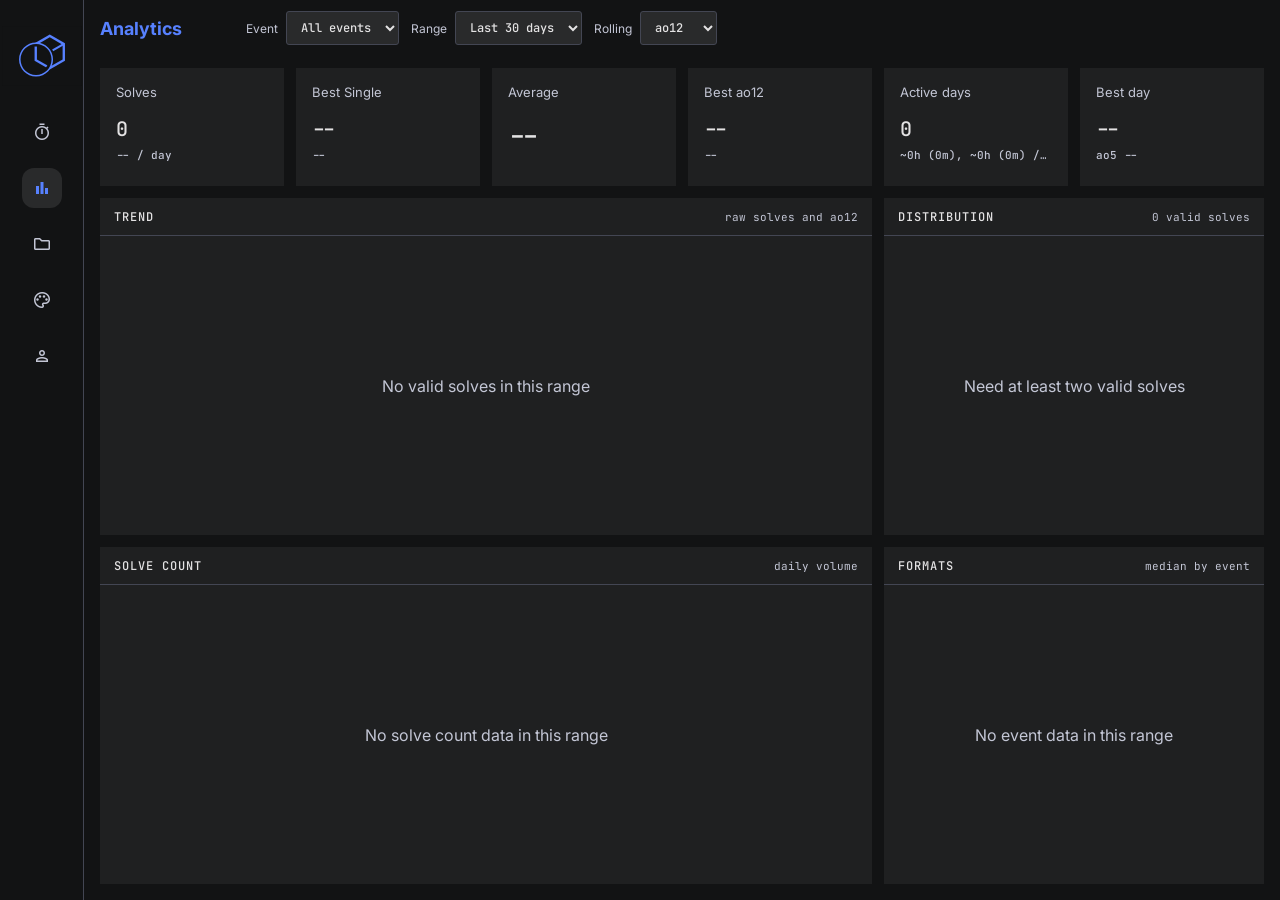
==== static/analytics.html @ afccdaa6 "File upload" ====
<!doctype html>
<html lang="en">
<head>
    <meta charset="utf-8">
    <meta content="width=device-width, initial-scale=1" name="viewport">
    <title>Cubing Assistant Analytics</title>
    <script src="/static/theme.js"></script>
    <script defer src="/static/logo.js"></script>
    <link href="https://fonts.googleapis.com/css2?family=Inter:wght@400;500;700&family=JetBrains+Mono:wght@400;500;700&family=Material+Symbols+Outlined&display=swap"
          rel="stylesheet">
    <link href="/static/analytics.css" rel="stylesheet">
</head>
<body>
<nav aria-label="Primary navigation" class="side-tabs">
    <a aria-label="Cubing Assistant" class="side-brand" href="/solve">
        <span data-inline-logo></span>
    </a>
    <a aria-label="Solve timer" class="side-tab" href="/solve" title="Solve timer">
        <span aria-hidden="true" class="material-symbols-outlined">timer</span>
    </a>
    <a aria-label="Analytics" class="side-tab active" href="/analytics" title="Analytics">
        <span aria-hidden="true" class="material-symbols-outlined">bar_chart</span>
    </a>
    <a aria-label="Manage sessions" class="side-tab" href="/manage" title="Manage sessions">
        <span aria-hidden="true" class="material-symbols-outlined">folder</span>
    </a>
    <a aria-label="Appearance" class="side-tab" href="/appearance" title="Appearance">
        <span aria-hidden="true" class="material-symbols-outlined">palette</span>
    </a>
    <a aria-label="Login" class="side-tab" href="/login" title="Login">
        <span aria-hidden="true" class="material-symbols-outlined">person</span>
    </a>
</nav>

<main class="analytics-app">
    <header class="analytics-header">
        <div>
            <h1>Analytics</h1>
            <p id="summaryLine">Loading solve history...</p>
        </div>

        <section aria-label="Analytics filters" class="filters">
            <label>
                <span>Event</span>
                <select id="eventFilter"></select>
            </label>
            <label>
                <span>Range</span>
                <select id="rangeFilter">
                    <option value="7">Last 7 days</option>
                    <option selected value="30">Last 30 days</option>
                    <option value="90">Last 90 days</option>
                    <option value="all">All time</option>
                </select>
            </label>
            <label>
                <span>Rolling</span>
                <select id="rollingFilter">
                    <option value="5">ao5</option>
                    <option selected value="12">ao12</option>
                    <option value="100">ao100</option>
                </select>
            </label>
        </section>
    </header>

    <section aria-label="Summary statistics" class="stat-grid" id="statCards"></section>

    <section class="chart-grid">
        <article class="chart-panel trend-panel">
            <div class="panel-heading">
                <h2>Trend</h2>
                <span id="trendMeta"></span>
            </div>
            <div class="chart" id="trendChart"></div>
        </article>

        <article class="chart-panel distribution-panel">
            <div class="panel-heading">
                <h2>Distribution</h2>
                <span id="distributionMeta"></span>
            </div>
            <div class="chart" id="distributionChart"></div>
        </article>

        <article class="chart-panel daily-panel">
            <div class="panel-heading">
                <h2>Solve Count</h2>
                <span>daily volume</span>
            </div>
            <div class="chart" id="dailyChart"></div>
        </article>

        <article class="chart-panel formats-panel">
            <div class="panel-heading">
                <h2>Formats</h2>
                <span>median by event</span>
            </div>
            <div class="chart" id="eventChart"></div>
        </article>

    </section>
</main>

<script src="/static/analytics.js"></script>
</body>
</html>
---- static/analytics.css ----
:root {
    color-scheme: dark;
    --bg: #121314;
    --surface-lowest: #0d0e0f;
    --surface-low: #1b1c1d;
    --surface: #1f2021;
    --surface-high: #292a2b;
    --surface-highest: #343536;
    --text: #e3e2e3;
    --muted: #c3c6d5;
    --outline: #434653;
    --primary: #5781ff;
    --primary-container: #3366cc;
    --good: #56d77d;
    --warn: #d9b34f;
    --danger: #ff6352;
    --side-tabs-width: 84px;
}

* {
    box-sizing: border-box;
}

html, body {
    height: 100%;
    overflow: hidden;
}

body {
    margin: 0;
    background: var(--bg);
    color: var(--text);
    font-family: Inter, system-ui, sans-serif;
}

.material-symbols-outlined {
    font-size: 20px;
    font-variation-settings: "FILL" 0, "wght" 400, "GRAD" 0, "opsz" 20;
}

a, button, select {
    border: 1px solid var(--outline);
    border-radius: 3px;
    background: var(--surface-high);
    color: var(--text);
    font: 500 12px/16px "JetBrains Mono", monospace;
    padding: .45rem .65rem;
    text-decoration: none;
}

a:hover, button:hover, select:hover {
    border-color: var(--primary);
}

.side-tabs {
    align-items: center;
    background: var(--bg);
    border-right: 1px solid var(--outline);
    display: flex;
    flex-direction: column;
    gap: 16px;
    height: 100dvh;
    left: 0;
    padding: 16px 8px;
    position: fixed;
    top: 0;
    width: var(--side-tabs-width);
    z-index: 3;
}

.side-brand {
    align-items: center;
    background: transparent;
    border: 0;
    color: var(--primary);
    display: flex;
    height: 80px;
    justify-content: center;
    padding: 0;
    text-decoration: none;
    --logo-secondary: var(--bg);
    width: 80px;
}

.side-brand [data-inline-logo] {
    display: block;
    height: 80px;
    width: 80px;
}

.side-brand-svg {
    display: block;
    height: 100%;
    width: 100%;
}

.side-tab {
    align-items: center;
    background: transparent;
    border: 0;
    border-radius: 12px;
    color: var(--muted);
    display: flex;
    height: 40px;
    justify-content: center;
    padding: 0;
    width: 40px;
}

.side-tab:hover {
    background: var(--surface-high);
    color: var(--text);
}

.side-tab.active {
    background: var(--surface-high);
    color: var(--primary);
}

.analytics-app {
    display: grid;
    gap: 12px;
    grid-template-rows: 56px 118px minmax(0, 1fr);
    height: 100dvh;
    margin-left: var(--side-tabs-width);
    min-width: 22rem;
    overflow: hidden;
    padding: 0 16px 16px;
}

.analytics-header {
    align-items: center;
    display: flex;
    flex-wrap: wrap;
    gap: 18px;
    min-height: 0;
    overflow: hidden;
}

.analytics-header > div {
    flex: 0 0 auto;
    min-width: 8rem;
}

h1, h2, p {
    margin: 0;
}

h1 {
    color: var(--primary);
    font-size: 18px;
}

h2 {
    font: 500 12px/16px "JetBrains Mono", monospace;
    letter-spacing: .08em;
    text-transform: uppercase;
}

p, .panel-heading span, label span {
    color: var(--muted);
}

#summaryLine {
    display: none;
}

.filters {
    align-items: center;
    display: flex;
    flex: 1 1 30rem;
    flex-wrap: wrap;
    gap: 12px;
    min-width: 0;
}

label {
    align-items: center;
    display: flex;
    gap: 8px;
}

label span {
    font-size: 12px;
}

.stat-grid, .chart-grid {
    display: grid;
    gap: 12px;
    min-height: 0;
}

.stat-grid {
    grid-template-columns: repeat(6, minmax(0, 1fr));
    overflow: hidden;
}

.stat-card, .chart-panel {
    background: var(--surface);
    border: 0;
    border-radius: 0;
    min-height: 0;
    min-width: 0;
}

.stat-card {
    min-height: 0;
    overflow: hidden;
    padding: 16px;
}

.stat-label {
    color: var(--muted);
    font-size: 13px;
}

.stat-value {
    font: 500 26px/32px "JetBrains Mono", monospace;
    margin-top: 20px;
}

.stat-card.has-detail .stat-value {
    font-size: 20px;
    line-height: 26px;
    margin-top: 16px;
    white-space: nowrap;
}

.stat-detail {
    color: var(--muted);
    font: 500 11px/15px "JetBrains Mono", monospace;
    margin-top: 6px;
    min-height: 15px;
    overflow: hidden;
    text-overflow: ellipsis;
    white-space: nowrap;
}

.chart-grid {
    grid-template-columns: repeat(6, minmax(0, 1fr));
    grid-template-rows: repeat(2, minmax(0, 1fr));
    overflow: hidden;
}

.chart-panel-wide {
    grid-column: 1 / -1;
}

.trend-panel, .daily-panel {
    grid-column: span 4;
}

.distribution-panel, .formats-panel {
    grid-column: span 2;
}

.chart-panel {
    display: grid;
    grid-template-rows: 38px minmax(0, 1fr);
    overflow: hidden;
}

.panel-heading {
    align-items: center;
    border-bottom: 1px solid var(--outline);
    display: flex;
    justify-content: space-between;
    min-height: 0;
    padding: 10px 14px;
}

.panel-heading span {
    font: 400 11px/16px "JetBrains Mono", monospace;
}

.chart {
    min-height: 0;
    overflow: hidden;
    padding: 8px;
    position: relative;
}

.chart svg {
    display: block;
    height: 100%;
    min-height: 0;
    width: 100%;
}

.axis, .grid-line {
    stroke: rgba(195, 198, 213, .22);
}

.series-line {
    fill: none;
    stroke: var(--primary);
    stroke-width: 2.4;
}

.point {
    cursor: pointer;
    fill: var(--surface);
    stroke: var(--muted);
    stroke-width: 1.3;
}

.point-pb {
    fill: var(--good);
    stroke: var(--good);
    stroke-width: 2;
}

.trend-tooltip {
    background: var(--surface-highest);
    border: 1px solid var(--outline);
    box-shadow: 0 8px 18px rgba(0, 0, 0, .28);
    display: grid;
    gap: 3px;
    min-width: 132px;
    padding: 8px 10px;
    pointer-events: none;
    position: absolute;
    z-index: 2;
}

.trend-tooltip[hidden] {
    display: none;
}

.trend-tooltip strong {
    color: var(--primary);
    font: 500 14px/18px "JetBrains Mono", monospace;
}

.trend-tooltip span {
    color: var(--muted);
    font: 400 11px/16px "JetBrains Mono", monospace;
    white-space: nowrap;
}

.bar {
    fill: var(--primary);
}

.bar:hover {
    fill-opacity: .88;
}

.bar-secondary {
    fill: var(--primary);
    fill-opacity: .32;
}

.distribution-area {
    fill: var(--primary);
    fill-opacity: .34;
    stroke: none;
}

.distribution-line {
    fill: none;
    stroke: var(--primary);
    stroke-width: 2.4;
}

.distribution-bar {
    cursor: pointer;
    fill: var(--primary);
}

.distribution-bar:hover {
    fill-opacity: .78;
}

.chart-text {
    fill: var(--muted);
    font: 11px "JetBrains Mono", monospace;
}

.empty-chart {
    align-items: center;
    color: var(--muted);
    display: grid;
    height: 100%;
    min-height: 0;
    place-items: center;
}

table {
    border-collapse: collapse;
    width: 100%;
}

th, td {
    border-bottom: 1px solid rgba(67, 70, 83, .42);
    padding: 8px 16px;
    text-align: left;
    vertical-align: top;
}

th {
    color: var(--muted);
    font: 500 11px/16px "JetBrains Mono", monospace;
    text-transform: uppercase;
}

td {
    font: 400 12px/18px "JetBrains Mono", monospace;
}

.mono {
    color: var(--primary);
    font-family: "JetBrains Mono", monospace;
    font-variant-numeric: tabular-nums;
}

.scramble-cell {
    color: var(--muted);
    max-width: 44rem;
}

@media (max-width: 1100px) {
    .analytics-app {
        gap: 10px;
        grid-template-rows: 54px 108px minmax(0, 1fr);
        padding: 0 12px 12px;
    }

    .stat-card {
        padding: 12px;
    }

    .stat-label {
        font-size: 12px;
    }

    .stat-value {
        font-size: 22px;
        line-height: 28px;
        margin-top: 16px;
    }

    .stat-card.has-detail .stat-value {
        font-size: 18px;
        line-height: 24px;
        margin-top: 12px;
    }

    .filters {
        gap: 8px;
    }
}
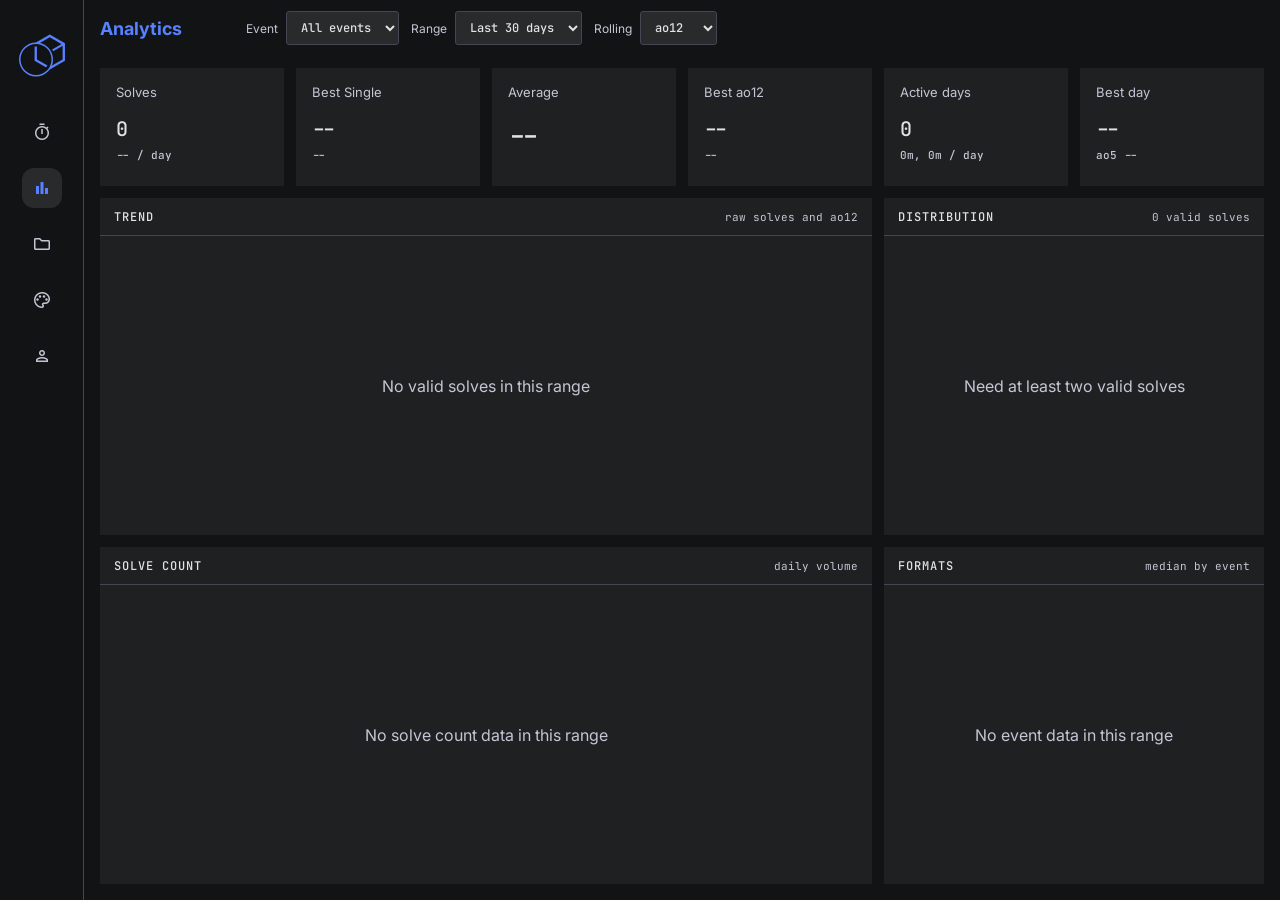
==== commit dbafad9c: "Batch Synchronization via sqlite" ====
--- a/static/analytics.html
+++ b/static/analytics.html
@@ -102,6 +102,7 @@
     </section>
 </main>
 
+<script src="/static/sync.js"></script>
 <script src="/static/analytics.js"></script>
 </body>
-</html>+</html>
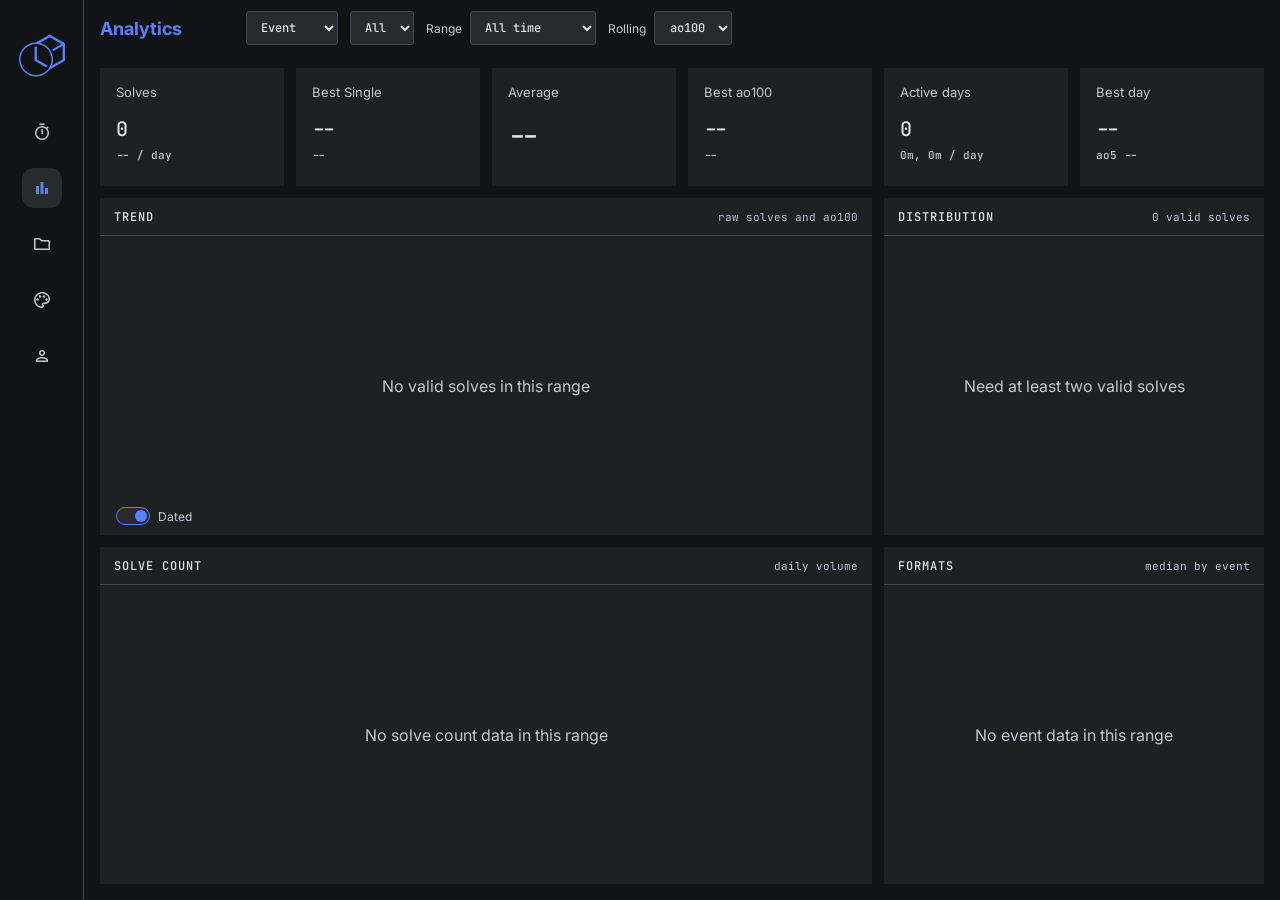
==== commit 9c4b13b5: "'Splits' Compatibility + Solve QoL" ====
--- a/static/analytics.html
+++ b/static/analytics.html
@@ -40,25 +40,34 @@
         </div>
 
         <section aria-label="Analytics filters" class="filters">
-            <label>
-                <span>Event</span>
-                <select id="eventFilter"></select>
+            <select aria-label="Group analytics by" id="scopeFilter">
+                <option value="event">Event</option>
+                <option value="session">Session</option>
+            </select>
+            <select aria-label="Analytics selection" id="scopeValueFilter"></select>
+            <label hidden id="timePartField">
+                <span>Time</span>
+                <select id="timePartFilter">
+                    <option value="final">Final</option>
+                </select>
             </label>
             <label>
                 <span>Range</span>
                 <select id="rangeFilter">
-                    <option value="7">Last 7 days</option>
-                    <option selected value="30">Last 30 days</option>
+                    <option selected value="all">All time</option>
                     <option value="90">Last 90 days</option>
-                    <option value="all">All time</option>
+                    <option value="30">Last month</option>
+                    <option value="7">Last week</option>
+                    <option value="1">Today</option>
+
                 </select>
             </label>
             <label>
                 <span>Rolling</span>
                 <select id="rollingFilter">
+                    <option selected value="100">ao100</option>
+                    <option value="12">ao12</option>
                     <option value="5">ao5</option>
-                    <option selected value="12">ao12</option>
-                    <option value="100">ao100</option>
                 </select>
             </label>
         </section>
@@ -73,6 +82,11 @@
                 <span id="trendMeta"></span>
             </div>
             <div class="chart" id="trendChart"></div>
+            <label class="timeline-switch trend-timeline-switch">
+                <input checked id="dateTimeline" type="checkbox">
+                <span class="timeline-switch-track" aria-hidden="true"></span>
+                <span>Dated</span>
+            </label>
         </article>
 
         <article class="chart-panel distribution-panel">
@@ -86,7 +100,7 @@
         <article class="chart-panel daily-panel">
             <div class="panel-heading">
                 <h2>Solve Count</h2>
-                <span>daily volume</span>
+                <span id="solveCountMeta">daily volume</span>
             </div>
             <div class="chart" id="dailyChart"></div>
         </article>
@@ -94,7 +108,7 @@
         <article class="chart-panel formats-panel">
             <div class="panel-heading">
                 <h2>Formats</h2>
-                <span>median by event</span>
+                <span id="formatsMeta">median by event</span>
             </div>
             <div class="chart" id="eventChart"></div>
         </article>
@@ -105,4 +119,4 @@
 <script src="/static/sync.js"></script>
 <script src="/static/analytics.js"></script>
 </body>
-</html>
+</html>
--- a/static/analytics.css
+++ b/static/analytics.css
@@ -174,6 +174,61 @@
     min-width: 0;
 }
 
+.filters [hidden] {
+    display: none !important;
+}
+
+.timeline-switch {
+    cursor: pointer;
+}
+
+.timeline-switch input {
+    height: 1px;
+    opacity: 0;
+    position: absolute;
+    width: 1px;
+}
+
+.timeline-switch-track {
+    background: var(--surface-high);
+    border: 1px solid var(--outline);
+    border-radius: 999px;
+    height: 18px;
+    padding: 2px;
+    position: relative;
+    width: 34px;
+}
+
+.timeline-switch-track::after {
+    background: var(--muted);
+    border-radius: 50%;
+    content: "";
+    height: 12px;
+    left: 2px;
+    position: absolute;
+    top: 2px;
+    transition: transform 140ms ease, background 140ms ease;
+    width: 12px;
+}
+
+.timeline-switch input:checked + .timeline-switch-track {
+    border-color: var(--primary);
+}
+
+.timeline-switch input:checked + .timeline-switch-track::after {
+    background: var(--primary);
+    transform: translateX(16px);
+}
+
+.trend-timeline-switch {
+    bottom: 10px;
+    left: 16px;
+    margin: 0;
+    position: absolute;
+    width: fit-content;
+    z-index: 1;
+}
+
 label {
     align-items: center;
     display: flex;
@@ -250,6 +305,10 @@
     grid-column: span 4;
 }
 
+.trend-panel {
+    position: relative;
+}
+
 .distribution-panel, .formats-panel {
     grid-column: span 2;
 }
@@ -295,6 +354,13 @@
     fill: none;
     stroke: var(--primary);
     stroke-width: 2.4;
+}
+
+.raw-series-line {
+    fill: none;
+    stroke: rgba(80, 80, 80, .7);
+    stroke-linejoin: round;
+    stroke-width: 1.2;
 }
 
 .point {
@@ -449,4 +515,4 @@
     .filters {
         gap: 8px;
     }
-}+}
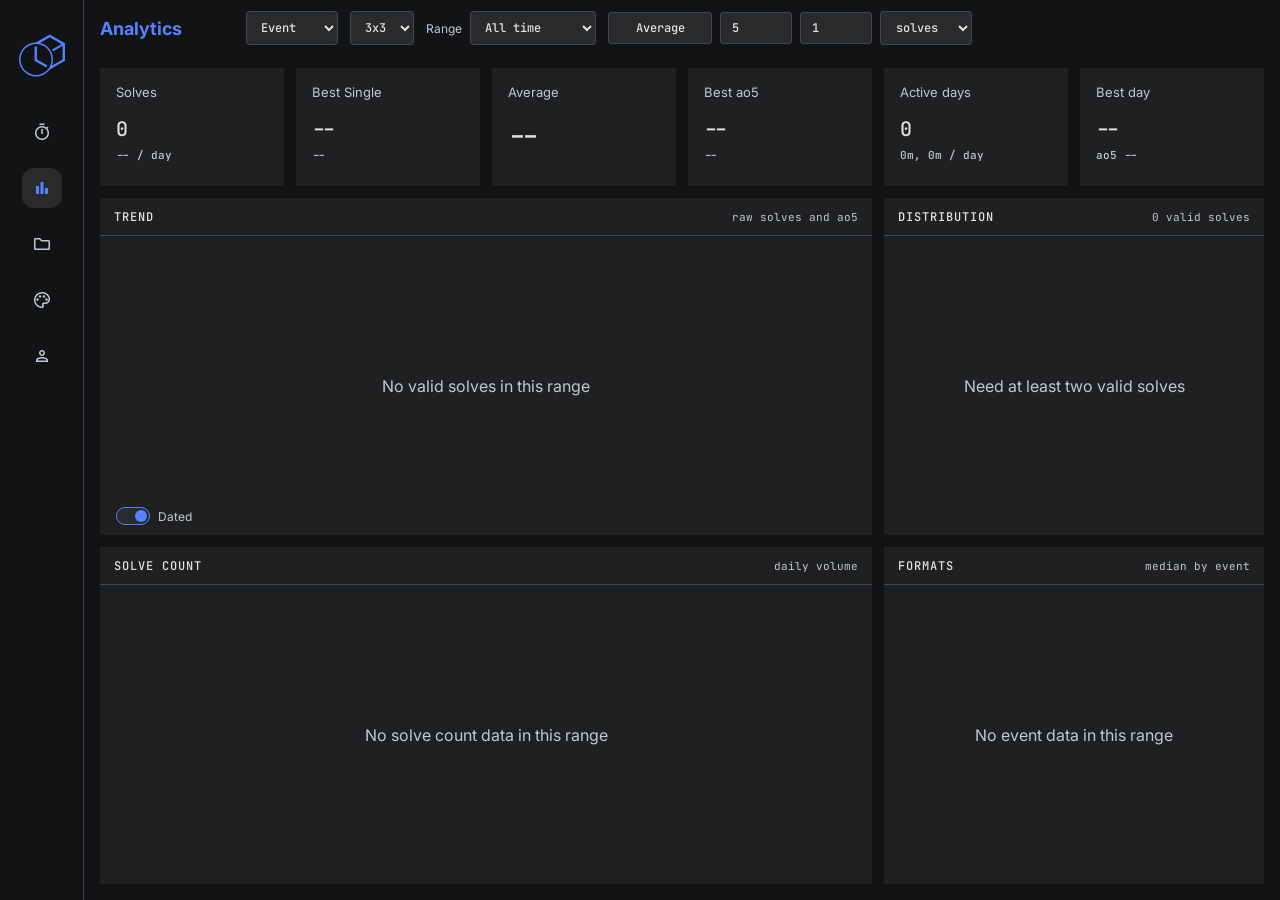
==== commit d9cf8110: "Better Stats" ====
--- a/static/analytics.html
+++ b/static/analytics.html
@@ -4,6 +4,7 @@
     <meta charset="utf-8">
     <meta content="width=device-width, initial-scale=1" name="viewport">
     <title>Cubing Assistant Analytics</title>
+    <link href="/static/favicon.svg" rel="icon" type="image/svg+xml">
     <script src="/static/theme.js"></script>
     <script defer src="/static/logo.js"></script>
     <link href="https://fonts.googleapis.com/css2?family=Inter:wght@400;500;700&family=JetBrains+Mono:wght@400;500;700&family=Material+Symbols+Outlined&display=swap"
@@ -62,14 +63,18 @@
 
                 </select>
             </label>
-            <label>
-                <span>Rolling</span>
-                <select id="rollingFilter">
-                    <option selected value="100">ao100</option>
-                    <option value="12">ao12</option>
-                    <option value="5">ao5</option>
+            <div aria-label="Rolling stat" class="rolling-controls">
+                <button aria-label="Rolling stat type" data-value="average" id="rollingType" type="button">Average
+                </button>
+                <input aria-label="Rolling solve count" id="rollingSize" inputmode="numeric" min="2" step="1"
+                       type="number" value="5">
+                <input aria-label="Rolling trim amount" id="rollingTrim" inputmode="numeric" min="0" step="1"
+                       type="number" value="1">
+                <select aria-label="Rolling trim unit" id="rollingTrimUnit">
+                    <option selected value="solves">solves</option>
+                    <option value="percent">%</option>
                 </select>
-            </label>
+            </div>
         </section>
     </header>
 
@@ -119,4 +124,4 @@
 <script src="/static/sync.js"></script>
 <script src="/static/analytics.js"></script>
 </body>
-</html>+</html>
--- a/static/analytics.css
+++ b/static/analytics.css
@@ -52,6 +52,23 @@
     border-color: var(--primary);
 }
 
+input {
+    border: 1px solid var(--outline);
+    border-radius: 3px;
+    background: var(--surface-high);
+    color: var(--text);
+    font: 500 12px/16px "JetBrains Mono", monospace;
+    padding: .45rem .65rem;
+}
+
+input:disabled,
+select:disabled {
+    background: var(--surface-low);
+    color: var(--muted);
+    cursor: not-allowed;
+    opacity: .45;
+}
+
 .side-tabs {
     align-items: center;
     background: var(--bg);
@@ -176,6 +193,18 @@
 
 .filters [hidden] {
     display: none !important;
+}
+
+.rolling-controls {
+    align-items: center;
+    display: grid;
+    gap: 8px;
+    grid-template-columns: minmax(6.5rem, auto) 4.5rem 4.5rem minmax(5.75rem, auto);
+}
+
+.rolling-controls input {
+    min-width: 0;
+    width: 100%;
 }
 
 .timeline-switch {
